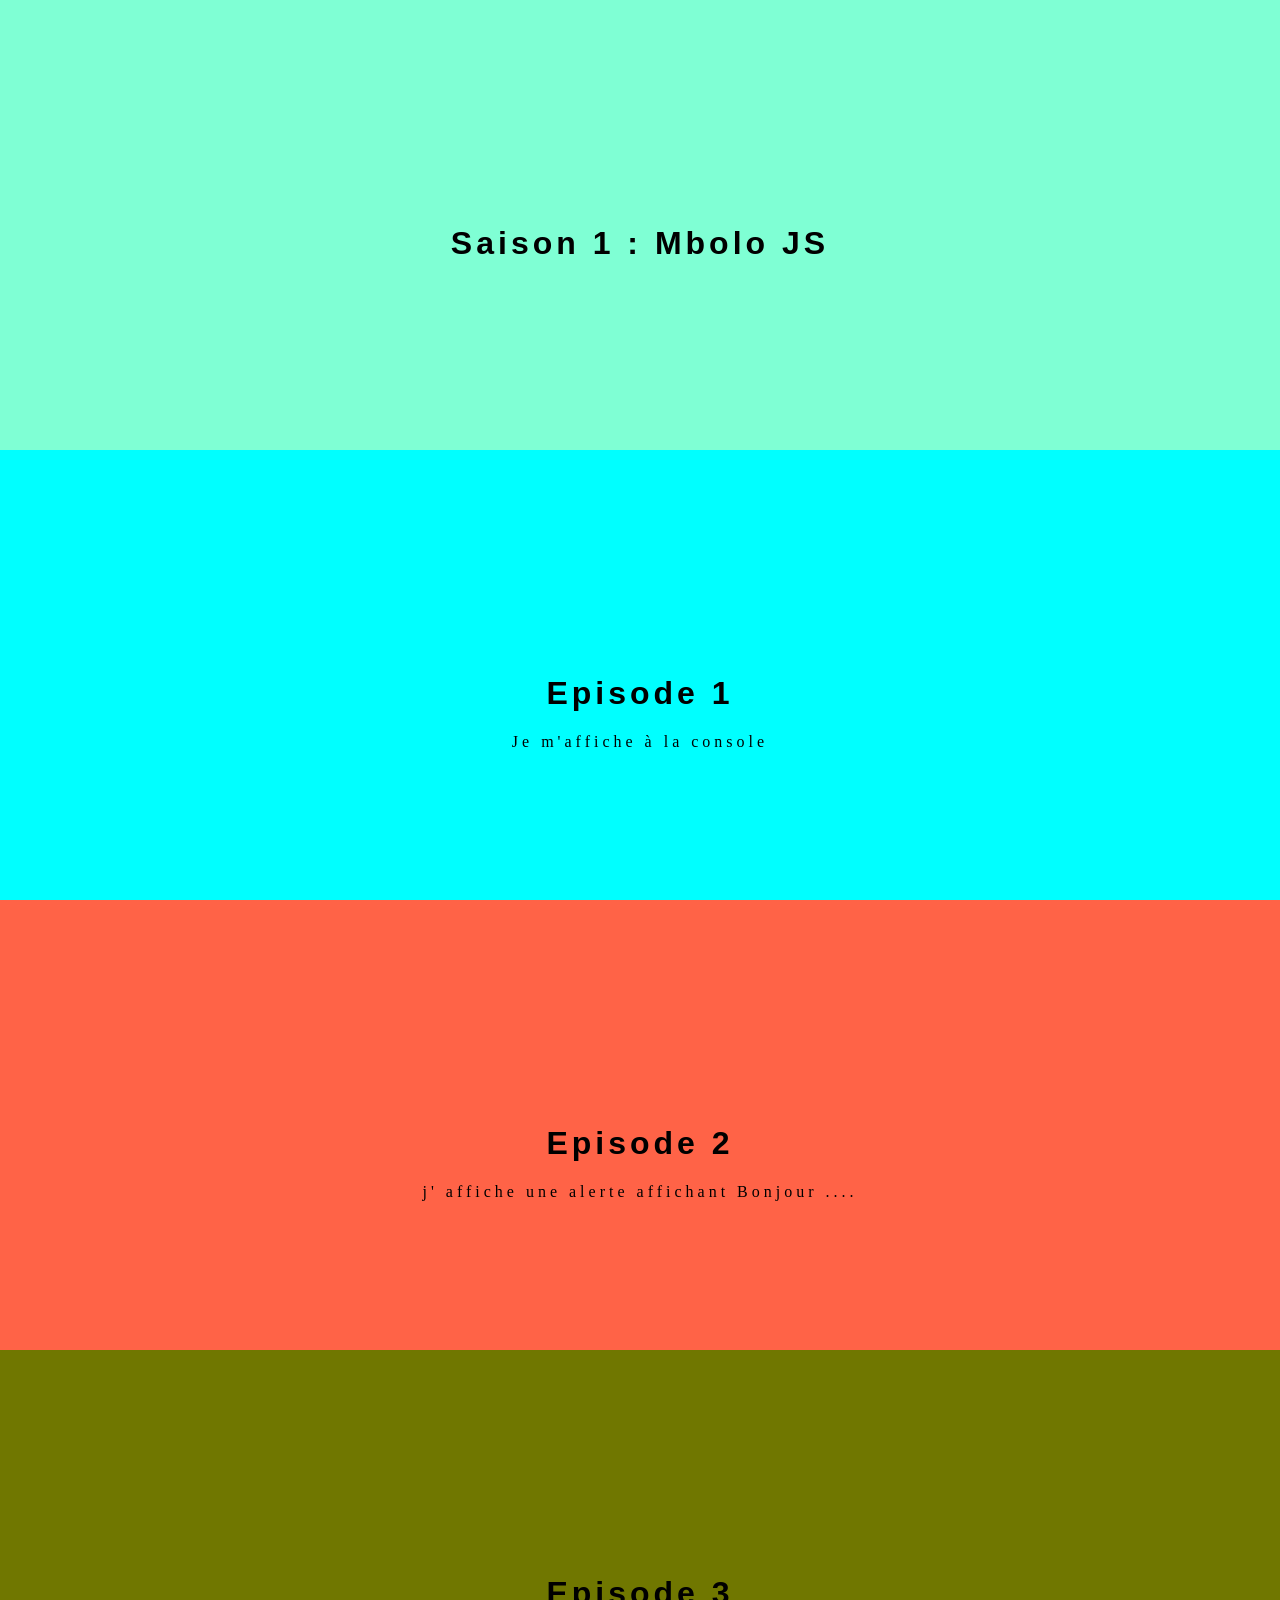
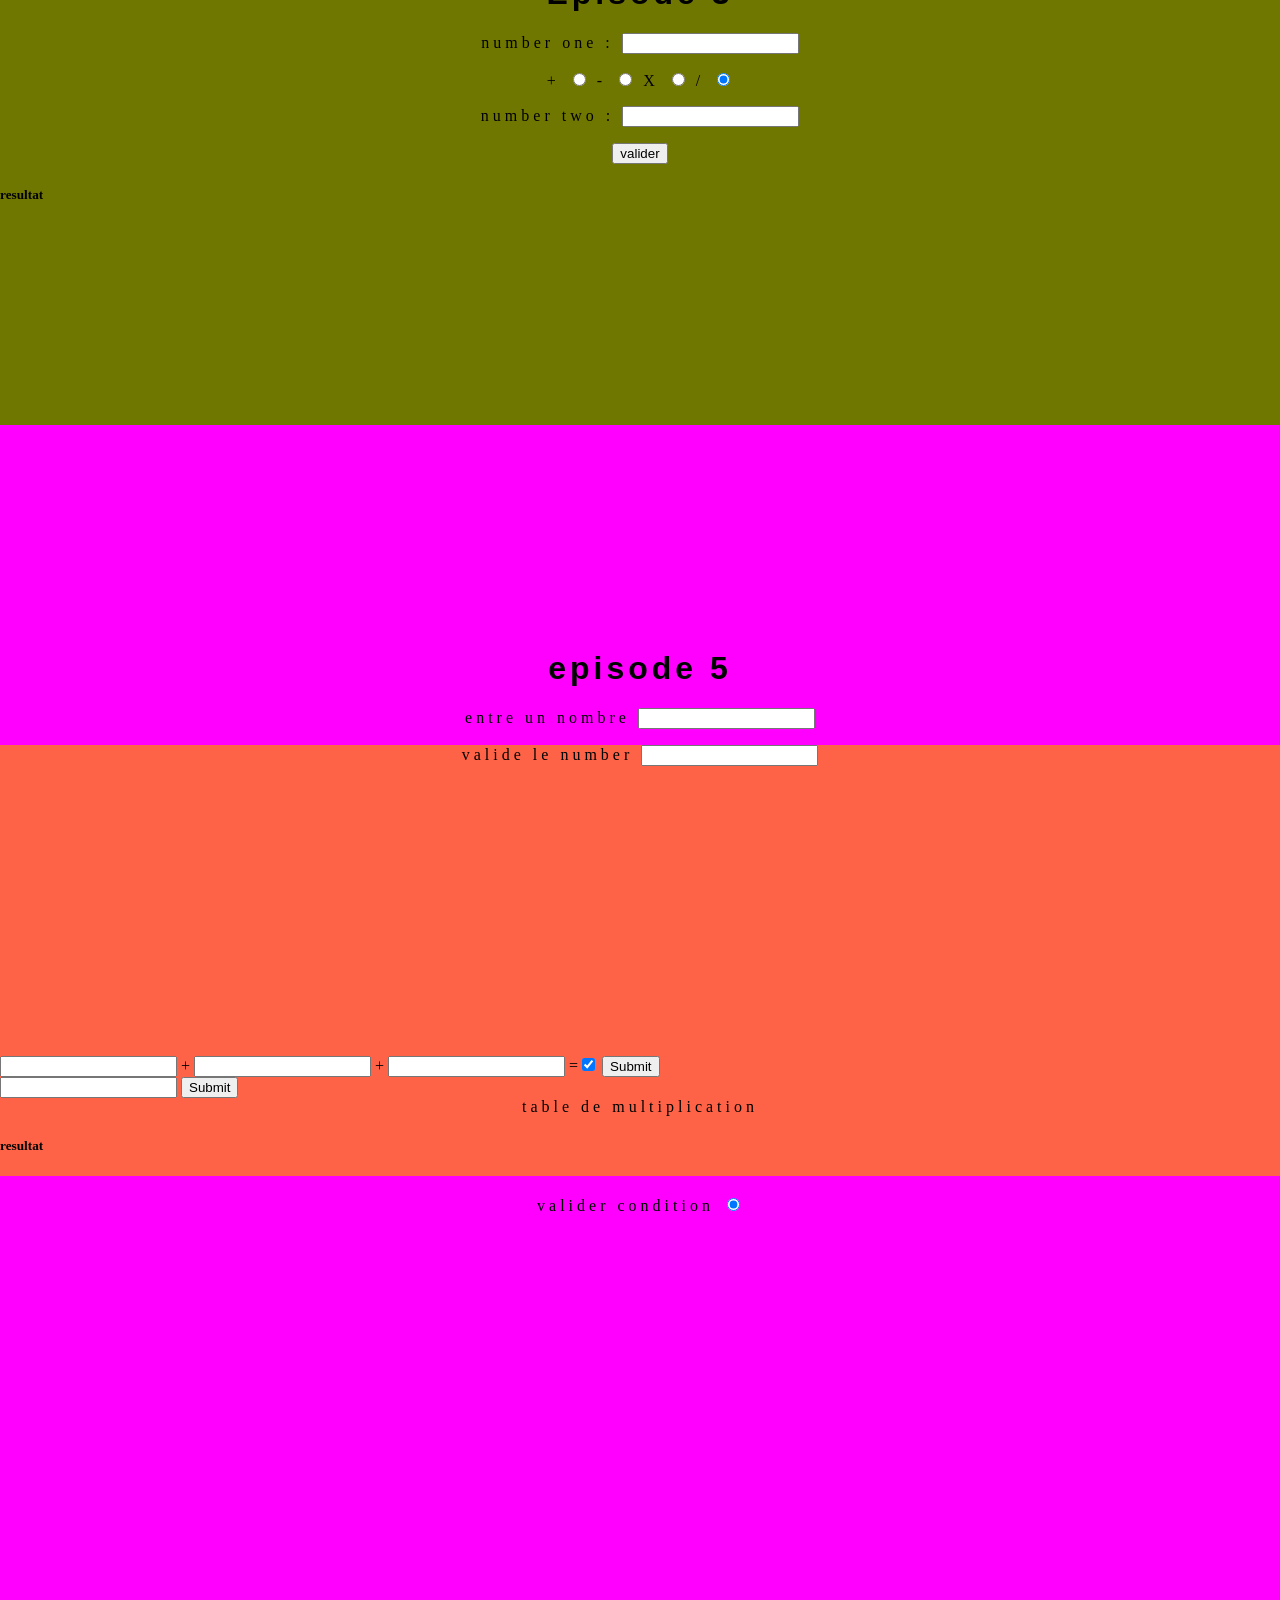
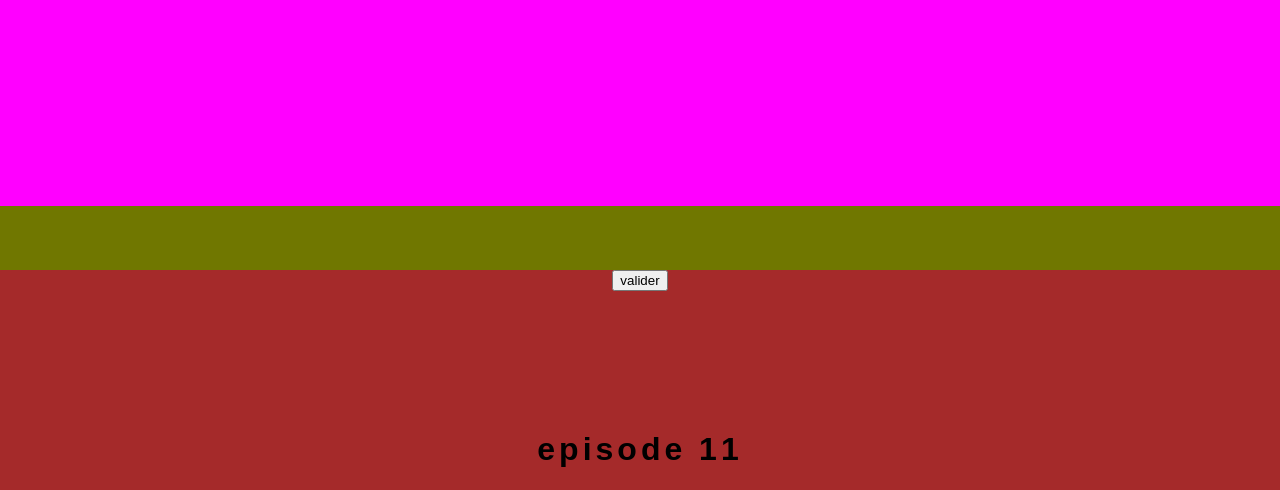
==== index.html @ 8fcd4965 "mbolo js" ====
<!DOCTYPE html>
<html lang="fr">
<head>
    <meta charset="UTF-8">
    <meta name="viewport" content="width=device-width, initial-scale=1.0">
    <style>
        body{
            margin: 0;
            padding: 0;
            background: brown;
        }
        h1{
            padding-top: 25vh;
            margin-top: 0;
            text-align: center;
            font-family: sans-serif;
            letter-spacing: 4px;
        }
        p{
            margin-top: 0;
            text-align: center;
            font-family: fantasy;
            letter-spacing: 4px;
        }
        header{
            height: 50vh;
            background: aquamarine;
        }
        .episodeUn{
            height: 50vh;
            background: cyan;
        }
        div:nth-child(3){
            height: 50vh;
            background: tomato;            
        }
        div:nth-child(4){
            height: 75vh;
            background: #707700;            
        }
        div:nth-child(5){
            height: 70vh;
            background: fuchsia;
        }

    </style>
    <title>JAVASCRIPT</title>
    <script src="js/episode-11.js"></script>
</head>
<body>
    <div class="headee">
        <header>
            <h1>Saison 1 : Mbolo JS</h1>
        </header>
    </div>
    <!-- Episode 1 -->
    <div class="episodeUn">
        <div>
            <h1>Episode 1</h1>
            <p>Je m'affiche à la console</p>
        </div>
    </div>

    <!-- Episode -->

    <div>
        <h1>Episode 2</h1>
        <p>j' affiche une alerte affichant Bonjour ....</p>
    </div>

        <!-- episode3  -->
        <div>
            <h1>Episode 3</h1>
            <p>
                number one : <input type="text" id="PremierNb">
            </p>
            <p class="p">
                + <input type="radio" name="r" id="r1" checked/>
                - <input type="radio" name="r" id="r2" checked/>
                X <input type="radio" name="r" id="r3" checked/>
                / <input type="radio" name="r" id="r4" checked/>
            </p>
            <p>
                number two : <input type="text" id="SecondNb">
            </p>
            <p>
                <input type="submit" onclick="calcule()" value="valider" name="valider" id="valider"/>
            </p>
            <h5>resultat</h5>
            <div id="afficher"></div> 
        </div>


           <!-- episode 5 -->
           <div>
            <h1>episode 5</h1>
            <div>
                <p>
                   entre un nombre <input type="text" name="" id="b1" required/>
                </p>
            </div>
            <div>
                <p>
                   valide le number <input type="password" name="numberTwo" id="b2" required />
                </p>
            </div>
                    <div>
                <p>
                    valider condition <input type="radio" name="b" id="r" checked required/>
                </p>
            </div>
            <p>
                <input type="submit" onclick="doucle()" value="valider" id="reponse">
            </p>
            <div class="resutat"></div>
           </div>



        <div>
            <input type="text" name="" id="b3" required/>
            +
            <input type="text" name="" id="b4" required/>
            +
            <input type="text" name="" id="b5" required/>
             =<input type="checkbox" name="r" id="r6" checked/>
             <input type="submit" onclick="somme()" name="" >
             <div id="reponse"></div>
        </div>
        <div>
            <input type="text" name="" id="nmbr">
            <input type="submit" id="res">
            <p id="tb">
                table de multiplication
            </p>
            <h5>resultat</h5>
            <div id="afficher"></div> 
        </div>

        <div>
            <h1>episode 11</h1>
            <id id="reponse"></id>
        </div>
</body>
</html>
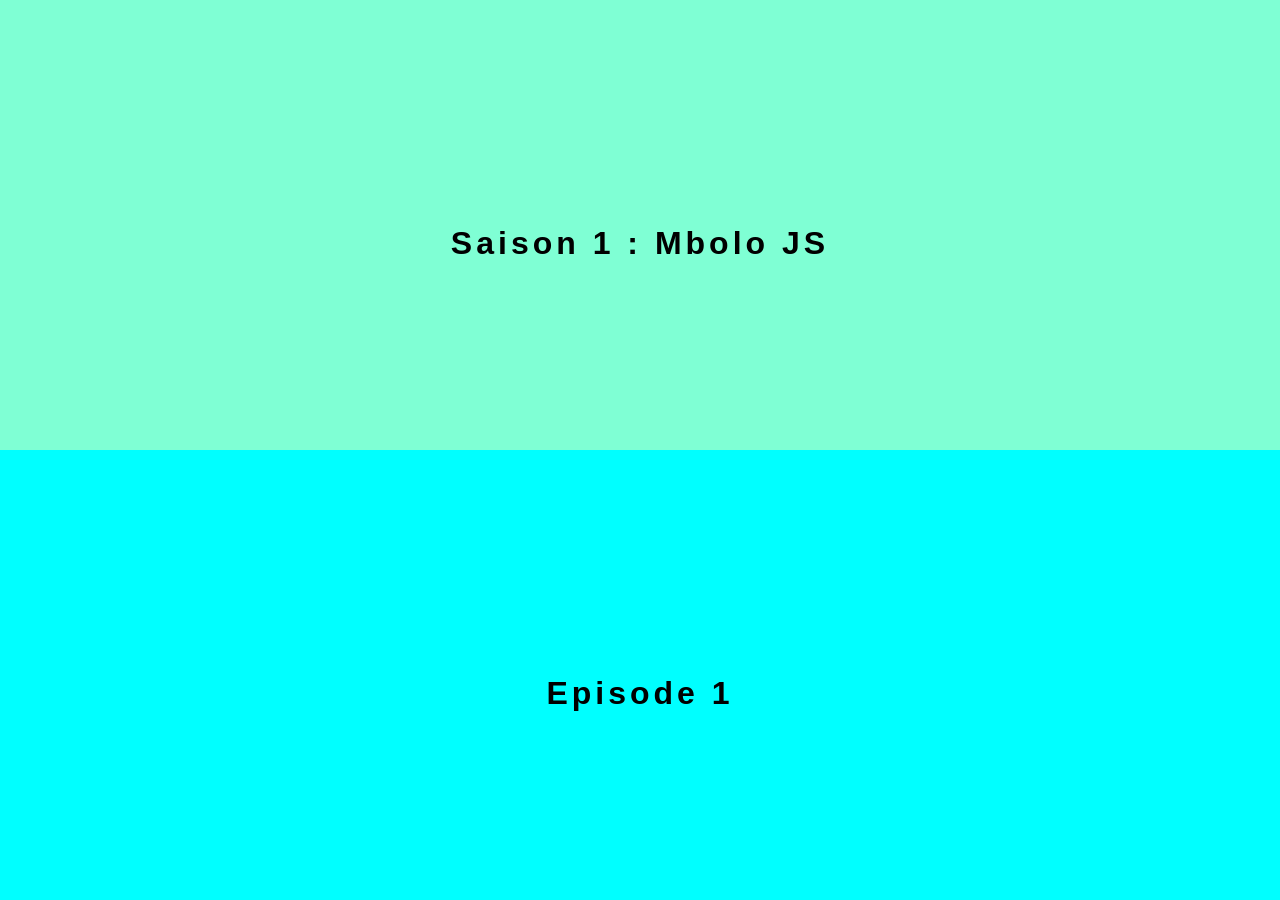
==== commit ff479a8b: "ajout script" ====
--- a/index.html
+++ b/index.html
@@ -45,7 +45,19 @@
 
     </style>
     <title>JAVASCRIPT</title>
+    <script src="js/episode-1.js"></script>
+    <script src="js/episode-2.js"></script>
+    <script src="js/episode-3.js"></script>
+    <script src="js/episode-4.js"></script>
+    <script src="js/episode-5.js"></script>
+    <script src="js/episode-6.js"></script>
+    <script src="js/episode-7.js"></script>
+    <script src="js/episode-8.js"></script>
+    <script src="js/episode-9.js"></script>
+    <script src="js/episode-10.js"></script>
     <script src="js/episode-11.js"></script>
+    <script src="js/episode-12.js"></script>
+    <script src="js/episode-13.js"></script>
 </head>
 <body>
     <div class="headee">
@@ -57,89 +69,8 @@
     <div class="episodeUn">
         <div>
             <h1>Episode 1</h1>
-            <p>Je m'affiche à la console</p>
         </div>
     </div>
 
-    <!-- Episode -->
-
-    <div>
-        <h1>Episode 2</h1>
-        <p>j' affiche une alerte affichant Bonjour ....</p>
-    </div>
-
-        <!-- episode3  -->
-        <div>
-            <h1>Episode 3</h1>
-            <p>
-                number one : <input type="text" id="PremierNb">
-            </p>
-            <p class="p">
-                + <input type="radio" name="r" id="r1" checked/>
-                - <input type="radio" name="r" id="r2" checked/>
-                X <input type="radio" name="r" id="r3" checked/>
-                / <input type="radio" name="r" id="r4" checked/>
-            </p>
-            <p>
-                number two : <input type="text" id="SecondNb">
-            </p>
-            <p>
-                <input type="submit" onclick="calcule()" value="valider" name="valider" id="valider"/>
-            </p>
-            <h5>resultat</h5>
-            <div id="afficher"></div> 
-        </div>
-
-
-           <!-- episode 5 -->
-           <div>
-            <h1>episode 5</h1>
-            <div>
-                <p>
-                   entre un nombre <input type="text" name="" id="b1" required/>
-                </p>
-            </div>
-            <div>
-                <p>
-                   valide le number <input type="password" name="numberTwo" id="b2" required />
-                </p>
-            </div>
-                    <div>
-                <p>
-                    valider condition <input type="radio" name="b" id="r" checked required/>
-                </p>
-            </div>
-            <p>
-                <input type="submit" onclick="doucle()" value="valider" id="reponse">
-            </p>
-            <div class="resutat"></div>
-           </div>
-
-
-
-        <div>
-            <input type="text" name="" id="b3" required/>
-            +
-            <input type="text" name="" id="b4" required/>
-            +
-            <input type="text" name="" id="b5" required/>
-             =<input type="checkbox" name="r" id="r6" checked/>
-             <input type="submit" onclick="somme()" name="" >
-             <div id="reponse"></div>
-        </div>
-        <div>
-            <input type="text" name="" id="nmbr">
-            <input type="submit" id="res">
-            <p id="tb">
-                table de multiplication
-            </p>
-            <h5>resultat</h5>
-            <div id="afficher"></div> 
-        </div>
-
-        <div>
-            <h1>episode 11</h1>
-            <id id="reponse"></id>
-        </div>
 </body>
 </html>
